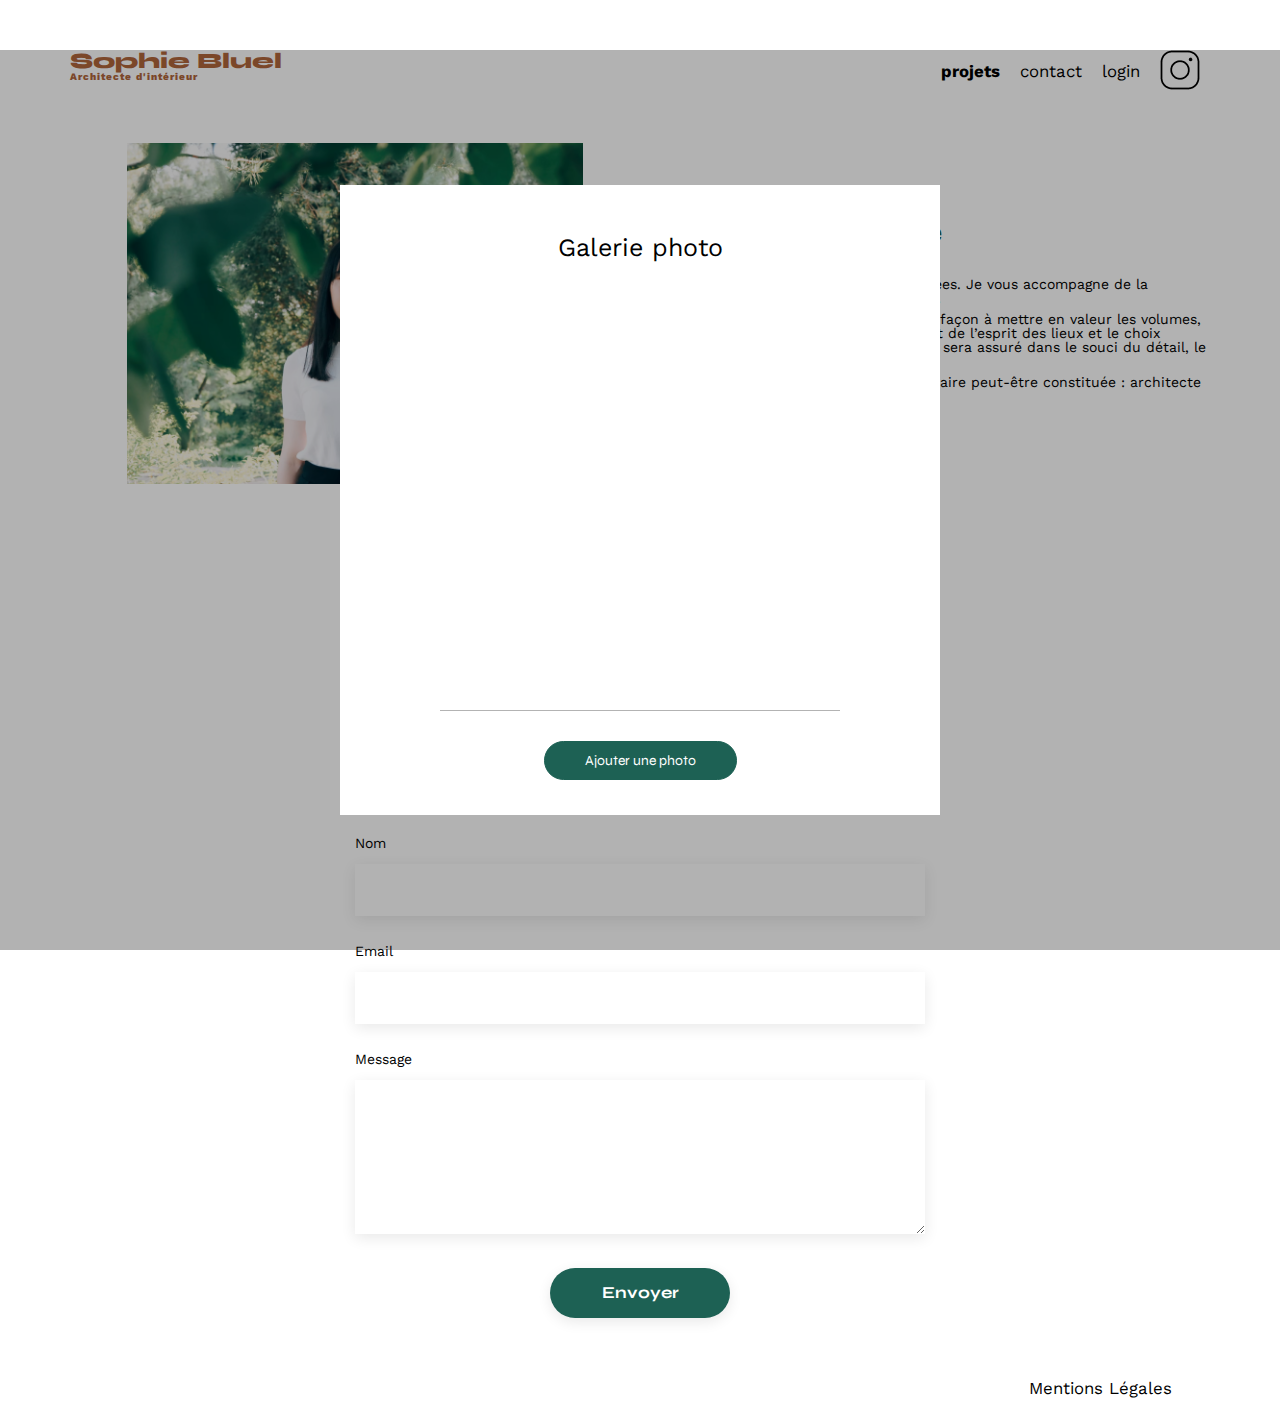
==== FrontEnd/index.html @ ca97f645 "ajout croix modale" ====
<!DOCTYPE html>
<html lang="fr">
  <head>
    <meta charset="UTF-8" />
    <title>Sophie Bluel - Architecte d'intérieur</title>
    <meta name="viewport" content="width=device-width, initial-scale=1.0" />
    <link rel="preconnect" href="https://fonts.googleapis.com" />
    <link rel="preconnect" href="https://fonts.gstatic.com" crossorigin />
    <link
      href="https://fonts.googleapis.com/css2?family=Syne:wght@700;800&family=Work+Sans&display=swap"
      rel="stylesheet"
    />
    <meta name="description" content="" />
    <link rel="stylesheet" href="./assets/style.css" />
    <link
      rel="stylesheet"
      href="https://cdnjs.cloudflare.com/ajax/libs/font-awesome/6.5.1/css/all.min.css"
      integrity="sha512-DTOQO9RWCH3ppGqcWaEA1BIZOC6xxalwEsw9c2QQeAIftl+Vegovlnee1c9QX4TctnWMn13TZye+giMm8e2LwA=="
      crossorigin="anonymous"
      referrerpolicy="no-referrer"
    />
    <script src="./grille.js" defer></script>
    <script src="./login.js" defer></script>
  </head>
  <body>
    <div id="maincontainer" class="main-container margintop">
      <div class="modale-bg">
        <div class="modale-container">
          <div class="modale">
            <span><i class="fa-solid fa-xmark"></i></span>
            <p>Galerie photo</p>
            <div class="modale-content">
            </div>
            <button>Ajouter une photo</button>
          </div>
        </div>
      </div>
        <div id="edition-banniere" class="edition hidden" >
          <p><i class="fa-regular fa-pen-to-square"></i>Mode édition</p>
      </div>
      <header>
        <h1>Sophie Bluel <span>Architecte d'intérieur</span></h1>
        <nav>
          <ul>
            <li id="link-bold">projets</li>
            <li>contact</li>
            <li><a href="connexion.html" class="logout">login</a></li>
            <li><img src="./assets/icons/instagram.png" alt="Instagram" /></li>
          </ul>
        </nav>
      </header>
      <main>
        <section id="introduction">
          <figure>
            <img src="./assets/images/sophie-bluel.png" alt="" />
          </figure>
          <article>
            <h2>Designer d'espace</h2>
            <p>
              Je raconte votre histoire, je valorise vos idées. Je vous
              accompagne de la conception à la livraison finale du chantier.
            </p>
            <p>
              Chaque projet sera étudié en commun, de façon à mettre en valeur
              les volumes, les matières et les couleurs dans le respect de
              l’esprit des lieux et le choix adapté des matériaux. Le suivi du
              chantier sera assuré dans le souci du détail, le respect du
              planning et du budget.
            </p>
            <p>
              En cas de besoin, une équipe pluridisciplinaire peut-être
              constituée : architecte DPLG, décorateur(trice)
            </p>
          </article>
        </section>
        <section id="portfolio">
          <h2>Mes Projets</h2>
          <div class="filters-btn"></div>
          <div class="gallery"></div>
        </section>
        <section id="contact">
          <h2>Contact</h2>
          <p>Vous avez un projet ? Discutons-en !</p>
          <form action="#" method="post">
            <label for="name">Nom</label>
            <input type="text" name="name" id="name" />
            <label for="email">Email</label>
            <input type="email" name="email" id="email" />
            <label for="message">Message</label>
            <textarea
              name="message"
              id="message"
              cols="30"
              rows="10"
            ></textarea>
            <input type="submit" value="Envoyer" />
          </form>
        </section>
      </main>

      <footer>
        <nav>
          <ul>
            <li>Mentions Légales</li>
          </ul>
        </nav>
      </footer>
    </div>
  </body>
</html>
---- FrontEnd/assets/style.css ----
/* http://meyerweb.com/eric/tools/css/reset/
   v2.0 | 20110126
   License: none (public domain)
*/

html, body, div, span, applet, object, iframe,
h1, h2, h3, h4, h5, h6, p, blockquote, pre,
a, abbr, acronym, address, big, cite, code,
del, dfn, em, img, ins, kbd, q, s, samp,
small, strike, strong, sub, sup, tt, var,
b, u, i, center,
dl, dt, dd, ol, ul, li,
fieldset, form, label, legend,
table, caption, tbody, tfoot, thead, tr, th, td,
article, aside, canvas, details, embed,
figure, figcaption, footer, header, hgroup,
menu, nav, output, ruby, section, summary,
time, mark, audio, video {
	margin: 0;
	padding: 0;
	border: 0;
	font-size: 100%;
	font: inherit;
	vertical-align: baseline;
}
/* HTML5 display-role reset for older browsers */
article, aside, details, figcaption, figure,
footer, header, hgroup, menu, nav, section {
	display: block;
}
body {
	line-height: 1;
}
.main-container{
	width: 100%;
}
.margintop {
	margin-top: 100px;
}
ol, ul {
	list-style: none;
}
blockquote, q {
	quotes: none;
}
blockquote:before, blockquote:after,
q:before, q:after {
	content: '';
	content: none;
}
table {
	border-collapse: collapse;
	border-spacing: 0;
}
/** end reset css**/
body {
	max-width: 1140px;
	margin:auto;
	font-family: 'Work Sans' ;
	font-size: 14px;
}
header {
	display: flex;
	justify-content: space-between;
	margin: 50px 0;
}
.modale-bg{
	position: fixed;
	left: 0;
	width: 100%;
	height: 100%;
	background: rgba(0, 0, 0, 0.30);
	
}
.modale-container {
	position: fixed;
	display: flex;
	justify-content:center ;
	align-items: center;
	z-index: 999;
	width: inherit;
	height: 100%;
}
.modale{
	position: relative;
	background-color: white;
	height: 630px;
	width: 600px;
	display: flex;
	flex-direction: column;
	align-items: center;
}
.modale span{
	position: absolute;
    top: 25px;
    right: 30px;
}
.modale i {
	font-size: 20px;
}
.modale p{
	margin: 50px 0;
	font-size: 25px;
}
.modale-content {
	height: 400px;
	width: 400px;
	border-bottom: 1px solid #B3B3B3;
}
.modale button{
	font-family: 'Syne';
	font-size: 14px;
	color: white;
	border-width: 1px;
	border-style: solid;
	border-color: #1D6154;
	background-color: #1D6154;
	padding: 10px 40px;
	text-align: center;
	border-radius: 60px ;
	margin: 30px 0;
}
.edition {
	background-color: black;
	color: white;
	position: fixed;
	width: 100%;
	top: 0;
	left: 0;
	padding: 20px;
	text-align: center;
	z-index: 900;
}
.edition i {
	padding-right: 10px ;
}
.hidden {
	display: none;
}
.main-connexion {
	margin-top: 120px ;
}
section {
	margin: 50px 0
}

h1{
	display: flex;
	flex-direction: column;
	font-family: 'Syne';
	font-size: 22px;
	font-weight: 800;
	color: #B1663C
}

h1 > span {
	font-family: 'Work Sans';
	font-size:10px;
	letter-spacing: 0.1em;
;
}

h2{
	font-family: 'Syne';
	font-weight: 700;
	font-size: 30px;
	color: #1D6154
}
nav ul {
	display: flex;
	align-items: center;
	list-style-type: none;

}
nav li {
	padding: 0 10px;
	font-size: 1.2em;
}

li:hover {
	color: #B1663C;
}
nav a {
	text-decoration: none;
	color: black;
}
nav a:hover{
	color: #B1663C;
}
#link-bold{
	font-weight: bold;
}
#introduction {
	display: flex;
	align-items: center;
}
#introduction figure {
	flex: 1
}
#introduction img {
	display: block;
	margin: auto;
	width: 80%;
}

#introduction article {
	flex: 1
}
#introduction h2 {
	margin-bottom: 1em;
}

#introduction p {
	margin-bottom: 0.5em;
}
#portfolio h2 {
	text-align: center;
	margin-bottom: 1em;
}
.filters-btn {
	display: flex;
	justify-content: center;
	gap: 10px;
	margin: 50px 0;

}
.filters-btn button {
	font-family: 'Syne';
	font-size: 14px;
	color: #1D6154;
	border-width: 1px;
	border-style: solid;
	border-color: #1D6154;
	background-color: white ;
	padding: 5px 20px;
	text-align: center;
	border-radius: 60px ;
	cursor: pointer;
}
#portfolio .filters-btn .btn-selected {
	color: white;
	background-color: #1D6154;
}
.gallery {
	width: 100%;
	display: grid;
	grid-template-columns: 1fr 1fr 1fr;
	grid-column-gap: 20px;
	grid-row-gap: 20px;
}

.gallery img {
	width: 100%;

}
#contact {
	width: 50%;
margin: auto;
}
#contact > * {
	text-align: center;
}
#contact h2{
	margin-bottom: 20px;
}
#contact form {
	text-align: left;
	margin-top:30px;
	display: flex;
	flex-direction: column;
}

#contact input {
	height: 50px;
	font-size: 1.2em;
	border: none;
	box-shadow: 0px 4px 14px rgba(0, 0, 0, 0.09);
}
#contact label {
	margin: 2em 0 1em 0;
}
#contact textarea {
	border: none;
	box-shadow: 0px 4px 14px rgba(0, 0, 0, 0.09);
}
.form-section{
	text-align: center;
}
#error {
	color: red;
}

input[type="submit"]{
	font-family: 'Syne';
	font-weight: 700;
	color: white;
	background-color: #1D6154;
	margin : 2em auto ;
	width: 180px;
	text-align: center;
	border-radius: 60px ;
	cursor: pointer;
}
.forget-password-container{
	text-align: center;
}
#forget-password {
	color: black;
}

footer nav ul {
	display: flex;
	justify-content: flex-end;
	margin: 2em
}
.footer-connexion {
    position: fixed;
    bottom: 0;
	right: 100px;
    width: 100%;
}
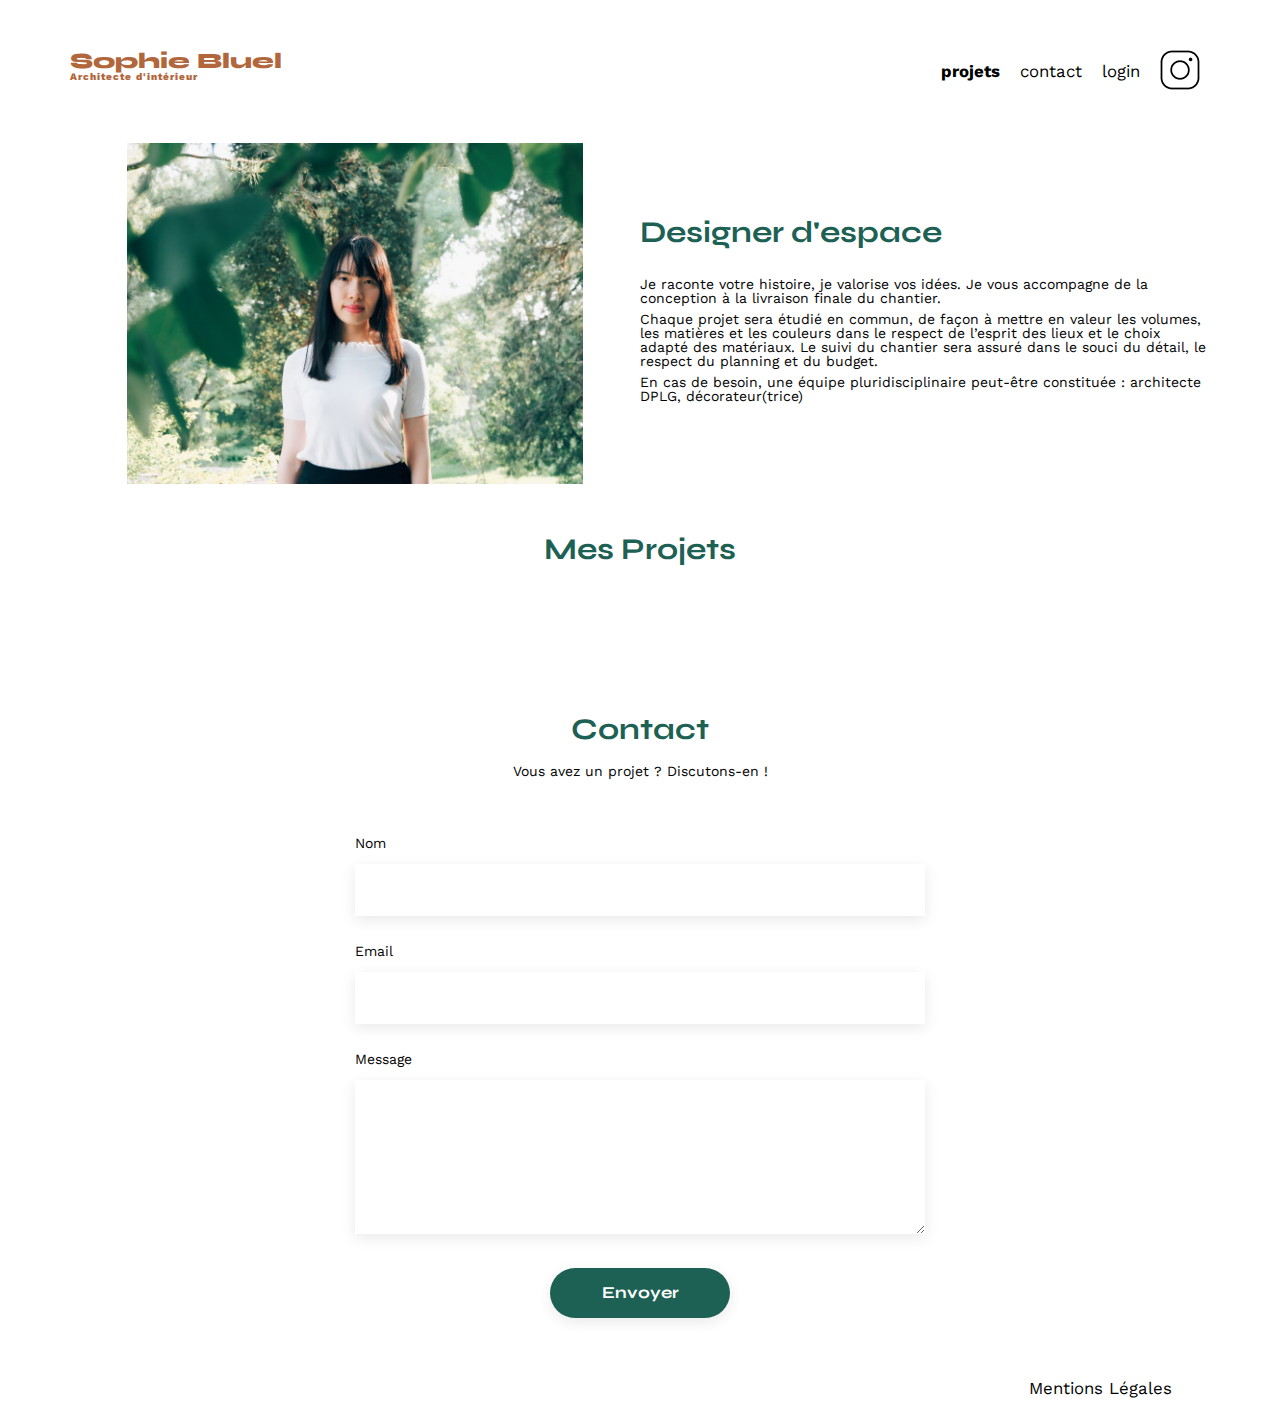
==== commit e775dcb9: "ajout du modifier lors de la connexion" ====
--- a/FrontEnd/index.html
+++ b/FrontEnd/index.html
@@ -74,7 +74,10 @@
           </article>
         </section>
         <section id="portfolio">
-          <h2>Mes Projets</h2>
+          <div class="projet-edition">
+            <h2>Mes Projets</h2>
+            <span><p><i class="fa-regular fa-pen-to-square"></i>modifier</p></span>
+          </div>
           <div class="filters-btn"></div>
           <div class="gallery"></div>
         </section>
--- a/FrontEnd/assets/style.css
+++ b/FrontEnd/assets/style.css
@@ -70,7 +70,7 @@
 	width: 100%;
 	height: 100%;
 	background: rgba(0, 0, 0, 0.30);
-	
+	display: none;
 }
 .modale-container {
 	position: fixed;
@@ -215,7 +215,19 @@
 }
 #portfolio h2 {
 	text-align: center;
-	margin-bottom: 1em;
+	margin-bottom: 50px;
+}
+.projet-edition {
+	position: relative;
+}
+.projet-edition span {
+	position: absolute;
+	top: 6px;
+	right: 28%;
+	font-size: 18px;
+}
+.projet-edition span i {
+	margin-right: 10px;	
 }
 .filters-btn {
 	display: flex;
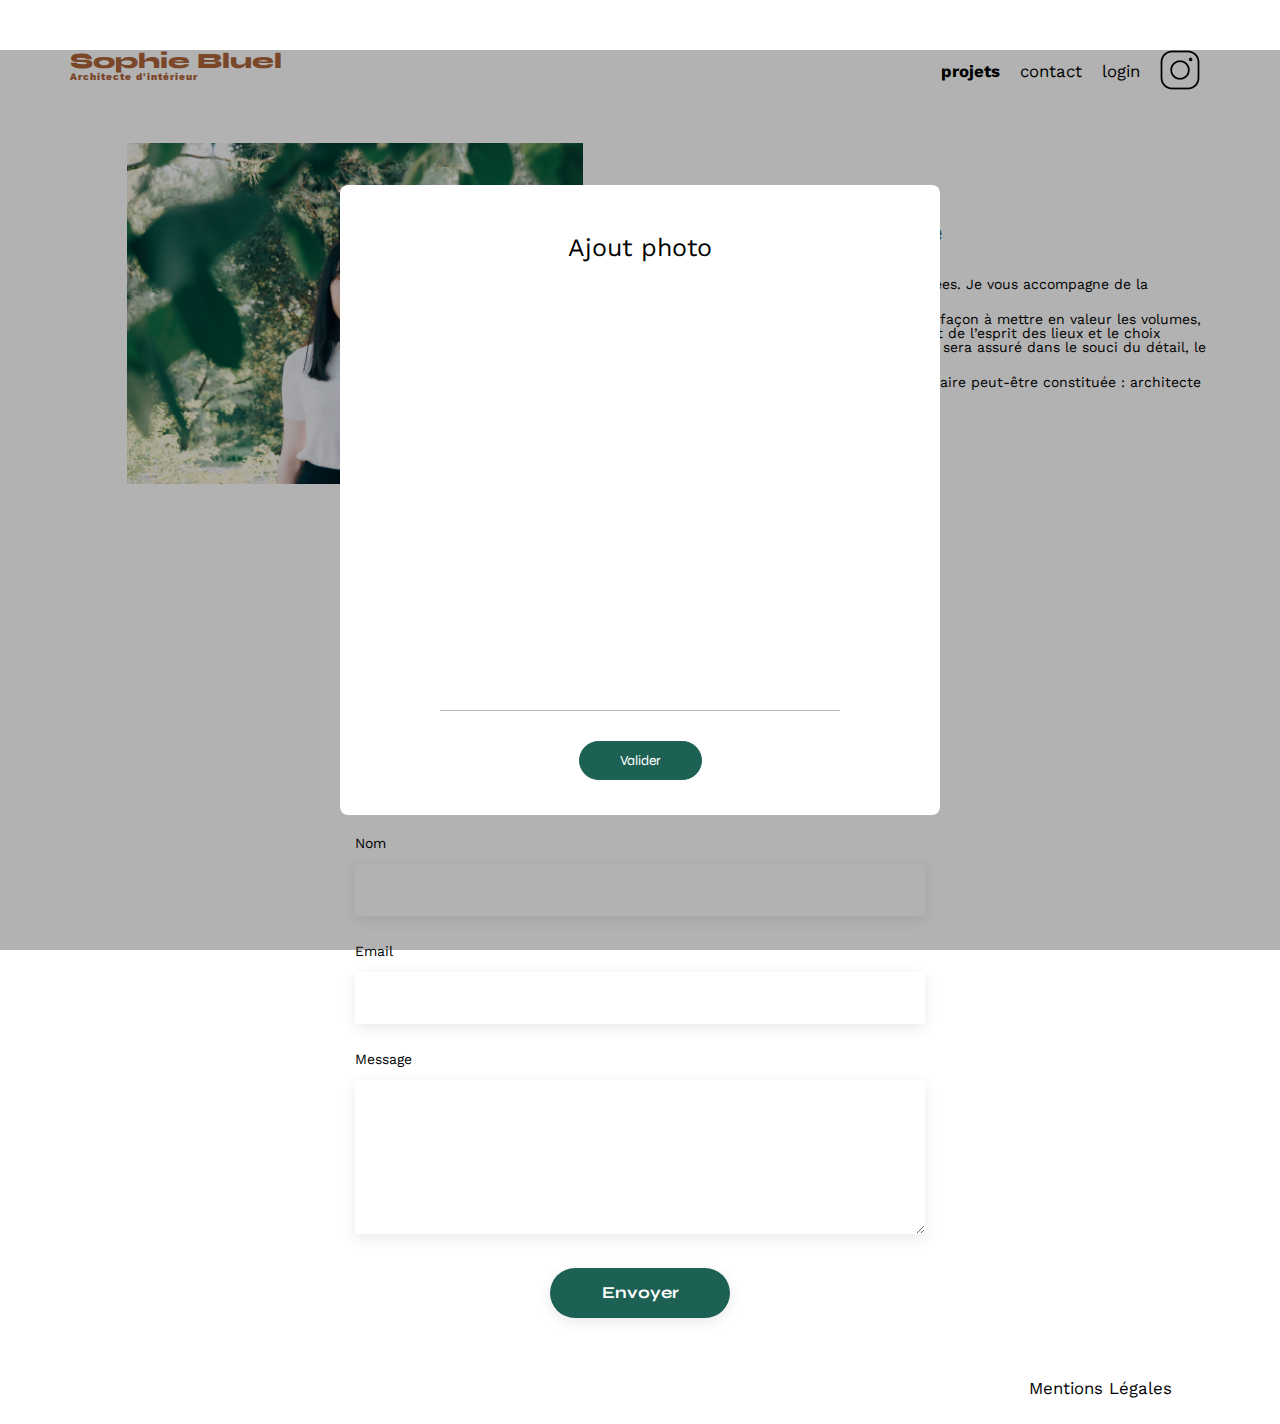
==== commit f1b3dccc: "init deuxieme modale" ====
--- a/FrontEnd/index.html
+++ b/FrontEnd/index.html
@@ -20,10 +20,9 @@
       referrerpolicy="no-referrer"
     />
     <script src="./grille.js" defer></script>
-    <script src="./login.js" defer></script>
   </head>
   <body>
-    <div id="maincontainer" class="main-container margintop">
+    <div id="maincontainer" class="main-container paddingtop">
       <div class="modale-bg">
         <div class="modale-container">
           <div class="modale">
@@ -32,6 +31,18 @@
             <div class="modale-content">
             </div>
             <button>Ajouter une photo</button>
+          </div>
+        </div>
+      </div>
+      <div class="modale-add-bg">
+        <div class="modale-add-container">
+          <div class="modale-add">
+            <span class="span-arrow"><i class="fa-solid fa-arrow-left"></i></span>
+            <span class="span-xmark"><i class="fa-solid fa-xmark"></i></span>
+            <p>Ajout photo</p>
+            <div class="modale-add-content">
+            </div>
+            <button>Valider</button>
           </div>
         </div>
       </div>
--- a/FrontEnd/assets/style.css
+++ b/FrontEnd/assets/style.css
@@ -31,11 +31,14 @@
 body {
 	line-height: 1;
 }
+button {
+	cursor: pointer;
+}
 .main-container{
 	width: 100%;
 }
-.margintop {
-	margin-top: 100px;
+.paddingtop {
+	padding-top: 50px;
 }
 ol, ul {
 	list-style: none;
@@ -70,6 +73,7 @@
 	width: 100%;
 	height: 100%;
 	background: rgba(0, 0, 0, 0.30);
+	z-index: 998;
 	display: none;
 }
 .modale-container {
@@ -86,17 +90,38 @@
 	background-color: white;
 	height: 630px;
 	width: 600px;
+	border-radius: 8px;
 	display: flex;
 	flex-direction: column;
 	align-items: center;
 }
-.modale span{
+.modale > span{
 	position: absolute;
     top: 25px;
     right: 30px;
 }
 .modale i {
 	font-size: 20px;
+	cursor: pointer;
+}
+.modale .modale-figure{
+	position: relative;
+	width: 70px;
+	height: 100px;
+}
+.modale .span-trash{
+	width: 17px;
+	height: 17px;
+	border-radius: 3px;
+	position: absolute;
+	top: 5px;
+	right: 5px;
+	background-color: black;
+	color: white;
+	text-align: center;
+}
+.modale .span-trash i{
+	font-size: 10px;
 }
 .modale p{
 	margin: 50px 0;
@@ -106,6 +131,14 @@
 	height: 400px;
 	width: 400px;
 	border-bottom: 1px solid #B3B3B3;
+	display: grid;
+	grid-template-columns: repeat(5, 1fr);
+	grid-template-rows: repeat(3, auto);
+	gap: 8px;
+}
+.modale-content img {
+	width: 70px;
+	height: 100px;
 }
 .modale button{
 	font-family: 'Syne';
@@ -120,6 +153,73 @@
 	border-radius: 60px ;
 	margin: 30px 0;
 }
+.modale-add-bg{
+	position: fixed;
+	left: 0;
+	width: 100%;
+	height: 100%;
+	background: rgba(0, 0, 0, 0.30);
+	z-index: 998;
+	display: non;
+}
+.modale-add-container {
+	position: fixed;
+	display: flex;
+	justify-content:center ;
+	align-items: center;
+	z-index: 999;
+	width: inherit;
+	height: 100%;
+}
+.modale-add {
+	position: relative;
+	background-color: white;
+	height: 630px;
+	width: 600px;
+	border-radius: 8px;
+	display: flex;
+	flex-direction: column;
+	align-items: center;
+}
+.modale-add .span-xmark{
+	position: absolute;
+    top: 25px;
+    right: 30px;
+}
+.modale-add .span-arrow{
+	position: absolute;
+    top: 25px;
+    left: 30px;
+}
+.modale-add button{
+	font-family: 'Syne';
+	font-size: 14px;
+	color: white;
+	border-width: 1px;
+	border-style: solid;
+	border-color: #1D6154;
+	background-color: #1D6154;
+	padding: 10px 40px;
+	text-align: center;
+	border-radius: 60px ;
+	margin: 30px 0;
+}
+.modale-add i {
+	font-size: 20px;
+	cursor: pointer;
+}
+.modale-add p{
+	margin: 50px 0;
+	font-size: 25px;
+}
+.modale-add-content {
+	height: 400px;
+	width: 400px;
+	border-bottom: 1px solid #B3B3B3;
+}
+
+
+
 .edition {
 	background-color: black;
 	color: white;
@@ -221,6 +321,7 @@
 	position: relative;
 }
 .projet-edition span {
+	cursor: pointer;
 	position: absolute;
 	top: 6px;
 	right: 28%;
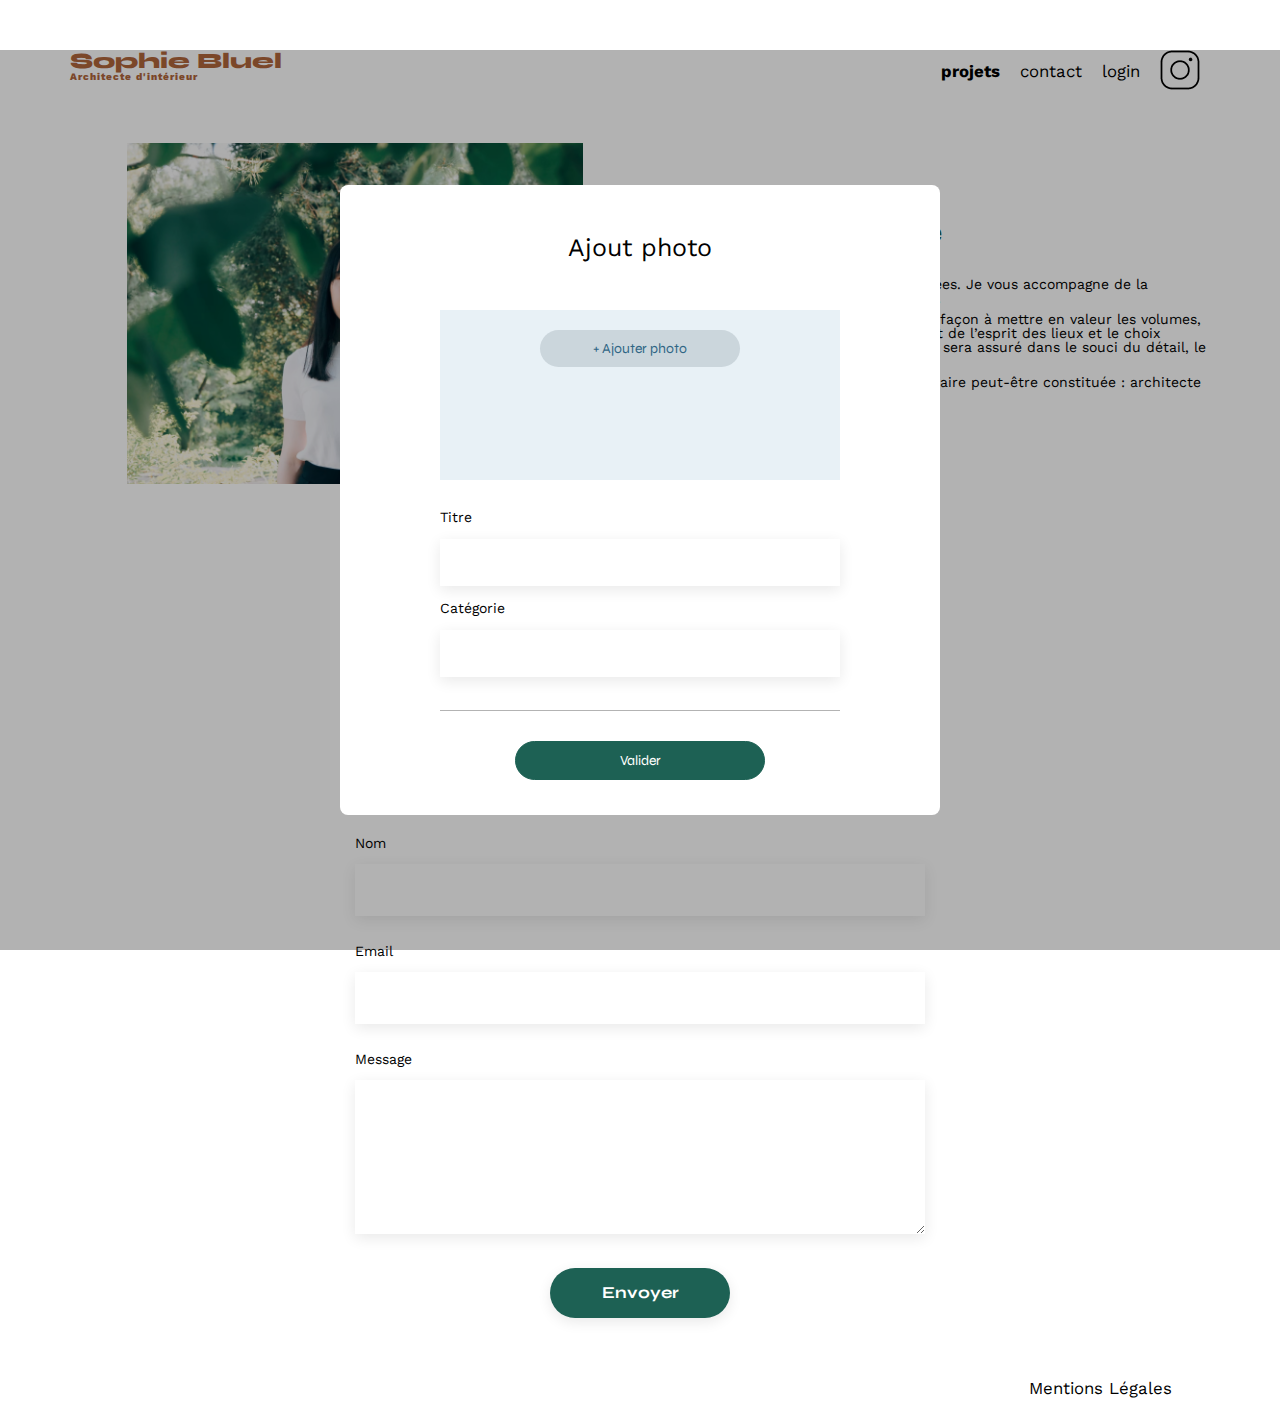
==== commit b82d4e73: "container photo et input de modale add" ====
--- a/FrontEnd/index.html
+++ b/FrontEnd/index.html
@@ -41,6 +41,16 @@
             <span class="span-xmark"><i class="fa-solid fa-xmark"></i></span>
             <p>Ajout photo</p>
             <div class="modale-add-content">
+              <div class="container-photo">
+                <i class="fa-regular fa-image"></i>
+                <button id="btn-add-photo">+ Ajouter photo</button>
+              </div>
+              <form action="#" method="post">
+                <label for="title">Titre</label>
+                <input type="text" name="title" id="title">
+                <label for="category">Catégorie</label>
+                <input type="select" name="category" id="category">
+            </form>
             </div>
             <button>Valider</button>
           </div>
--- a/FrontEnd/assets/style.css
+++ b/FrontEnd/assets/style.css
@@ -192,6 +192,7 @@
     left: 30px;
 }
 .modale-add button{
+	width: 250px;
 	font-family: 'Syne';
 	font-size: 14px;
 	color: white;
@@ -217,9 +218,39 @@
 	width: 400px;
 	border-bottom: 1px solid #B3B3B3;
 }
-
-
-
+.modale-add-content .container-photo{
+	background-color: #E8F1F6;
+	height: 170px;
+	color: #CBD6DC;
+	display: flex;
+	flex-direction: column;
+	align-items: center;
+	gap: 10px;
+}
+.modale-add-content #btn-add-photo{
+	width: 200px;
+	background-color: #CBD6DC;
+	color: #306685;
+	border: transparent;
+	margin: 0;
+}
+.modale-add-content form{
+	display: flex;
+	flex-direction: column;
+	gap: 15px;
+	margin-top:30px;
+}
+.modale-add-content input {
+	height: 45px;
+	font-size: 1.2em;
+	border: none;
+	box-shadow: 0px 4px 14px rgba(0, 0, 0, 0.09);
+}
+.container-photo i {
+	cursor: auto;
+	font-size: 70px;
+	padding-top: 10px;
+}
 .edition {
 	background-color: black;
 	color: white;
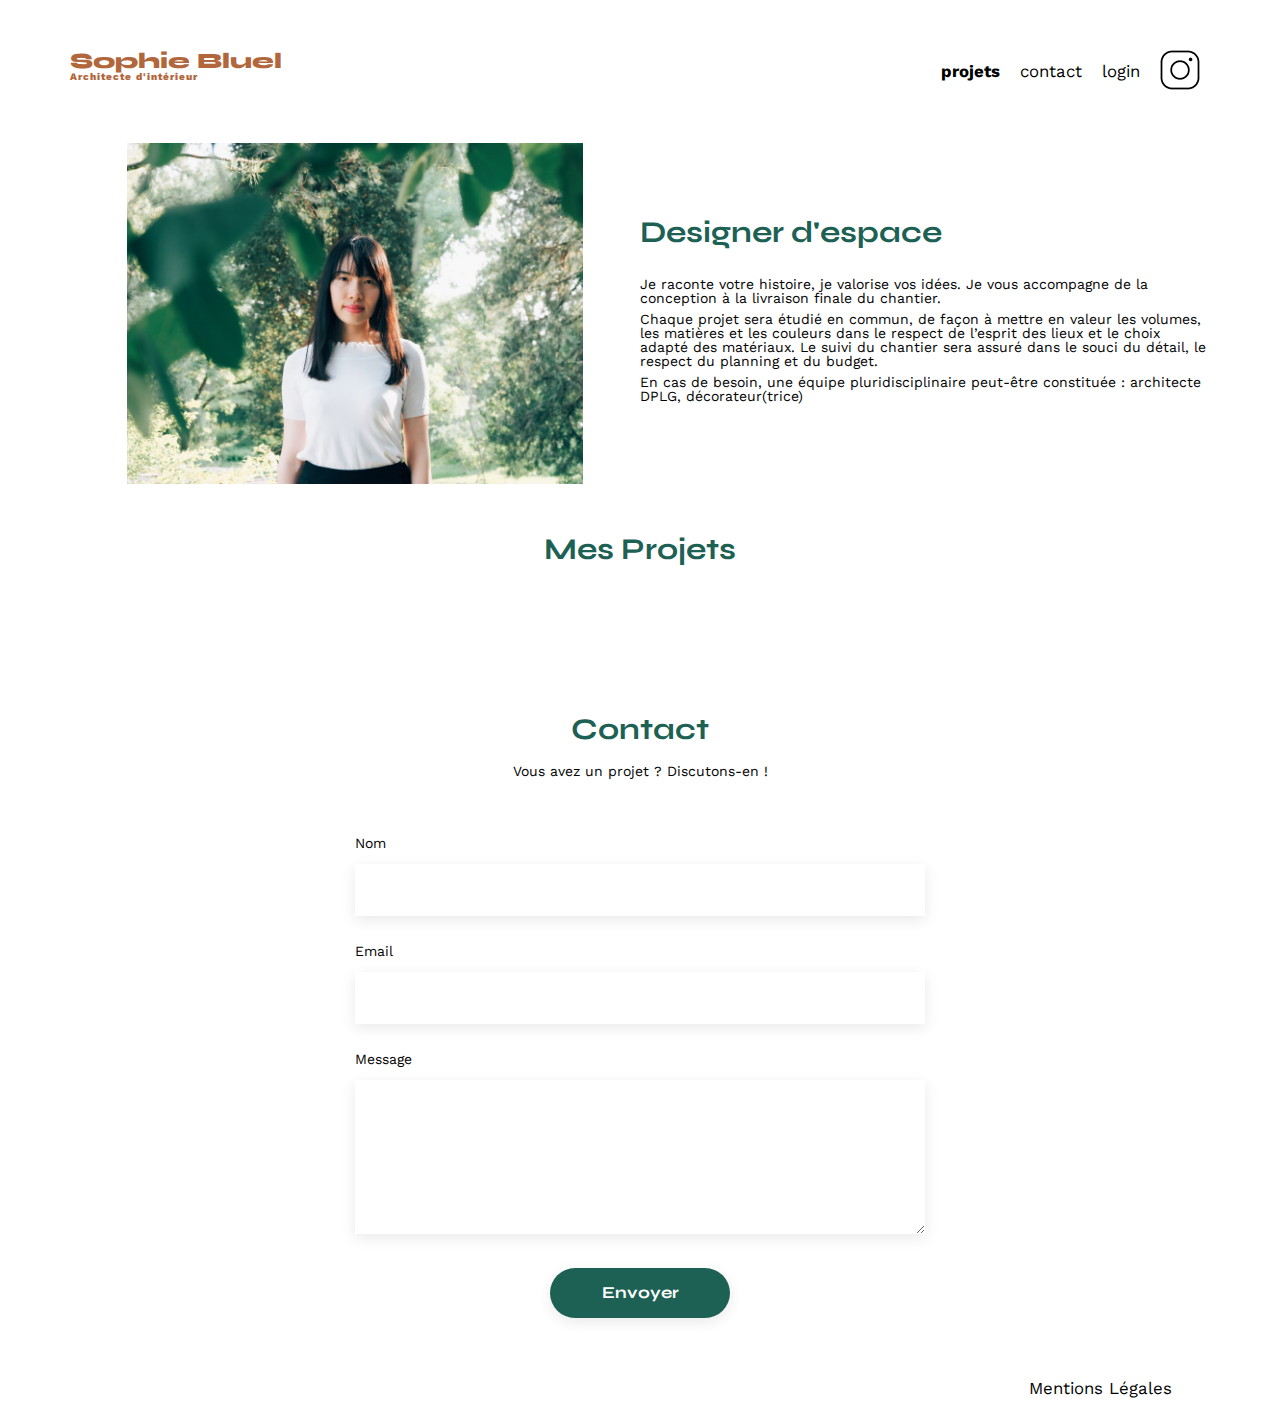
==== commit af73b894: "gestion formulaire vide modaleAdd + formData pour modaleAdd" ====
--- a/FrontEnd/index.html
+++ b/FrontEnd/index.html
@@ -45,14 +45,16 @@
                 <i class="fa-regular fa-image"></i>
                 <button id="btn-add-photo">+ Ajouter photo</button>
               </div>
-              <form action="#" method="post">
+              <form action="#" method="post" id="form-img">
                 <label for="title">Titre</label>
                 <input type="text" name="title" id="title">
                 <label for="category">Catégorie</label>
-                <input type="select" name="category" id="category">
+                <select name="category" id="category"></select>
+                <input type="file" name="file-input" id="file-input">
+                <img src="" alt="Preview" id="preview-img">
             </form>
             </div>
-            <button>Valider</button>
+            <button type="submit" id="btn-valider">Valider</button>
           </div>
         </div>
       </div>
--- a/FrontEnd/assets/style.css
+++ b/FrontEnd/assets/style.css
@@ -141,6 +141,7 @@
 	height: 100px;
 }
 .modale button{
+	width: 250px;
 	font-family: 'Syne';
 	font-size: 14px;
 	color: white;
@@ -160,7 +161,7 @@
 	height: 100%;
 	background: rgba(0, 0, 0, 0.30);
 	z-index: 998;
-	display: non;
+	display: none;
 }
 .modale-add-container {
 	position: fixed;
@@ -205,6 +206,11 @@
 	border-radius: 60px ;
 	margin: 30px 0;
 }
+.modale-add button.disabled { 
+	background-color: #A7A7A7; 
+	pointer-events: none; 
+	border-color: transparent;
+  }
 .modale-add i {
 	font-size: 20px;
 	cursor: pointer;
@@ -217,6 +223,7 @@
 	height: 400px;
 	width: 400px;
 	border-bottom: 1px solid #B3B3B3;
+	position: relative;
 }
 .modale-add-content .container-photo{
 	background-color: #E8F1F6;
@@ -245,6 +252,22 @@
 	font-size: 1.2em;
 	border: none;
 	box-shadow: 0px 4px 14px rgba(0, 0, 0, 0.09);
+}
+.modale-add-content #preview-img {
+	width: 50%;
+	height: 170px;
+	position: absolute;
+	top: 0;
+	right: 100px;
+}
+.modale-add-content #category{
+	height: 45px;
+	font-size: 1.2em;
+	border: none;
+	box-shadow: 0px 4px 14px rgba(0, 0, 0, 0.09);
+}
+.modale-add-content #file-input{
+	visibility: hidden;
 }
 .container-photo i {
 	cursor: auto;
@@ -395,7 +418,7 @@
 
 .gallery img {
 	width: 100%;
-
+	height: 490px;
 }
 #contact {
 	width: 50%;
